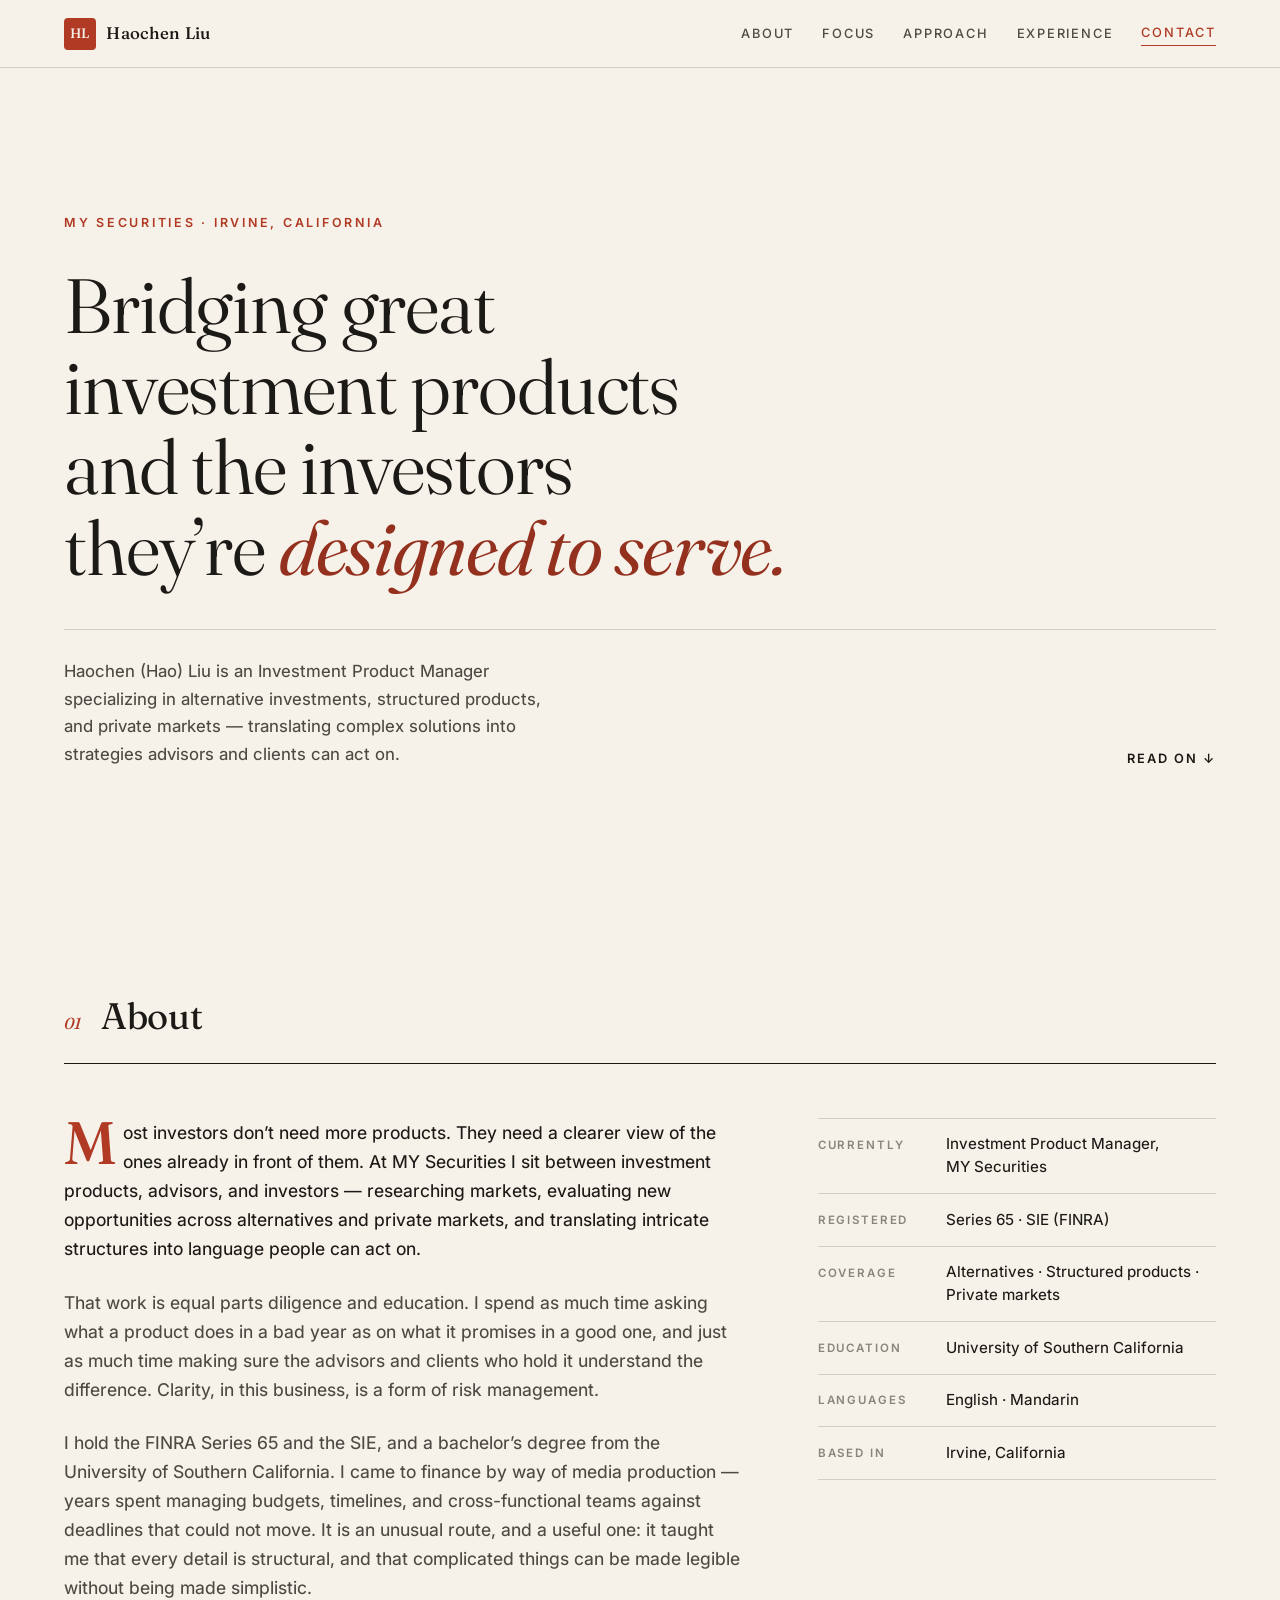
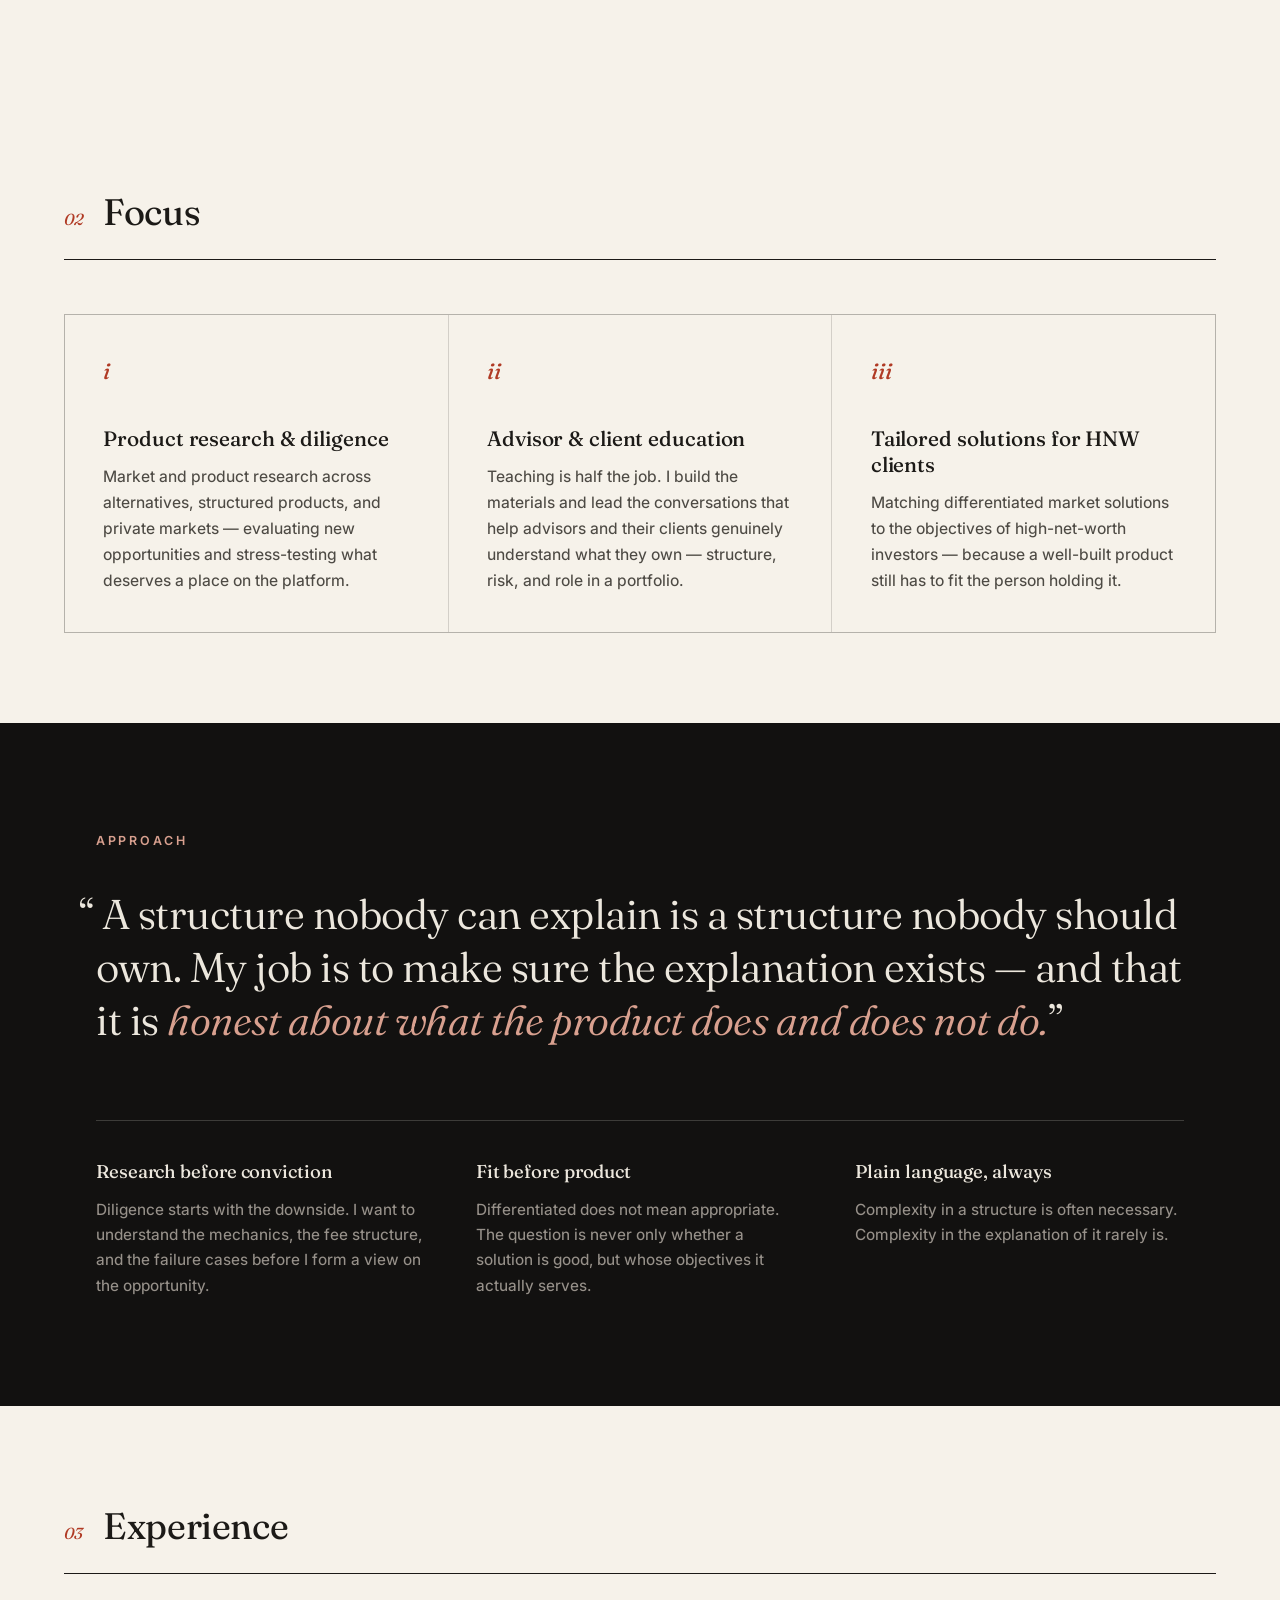
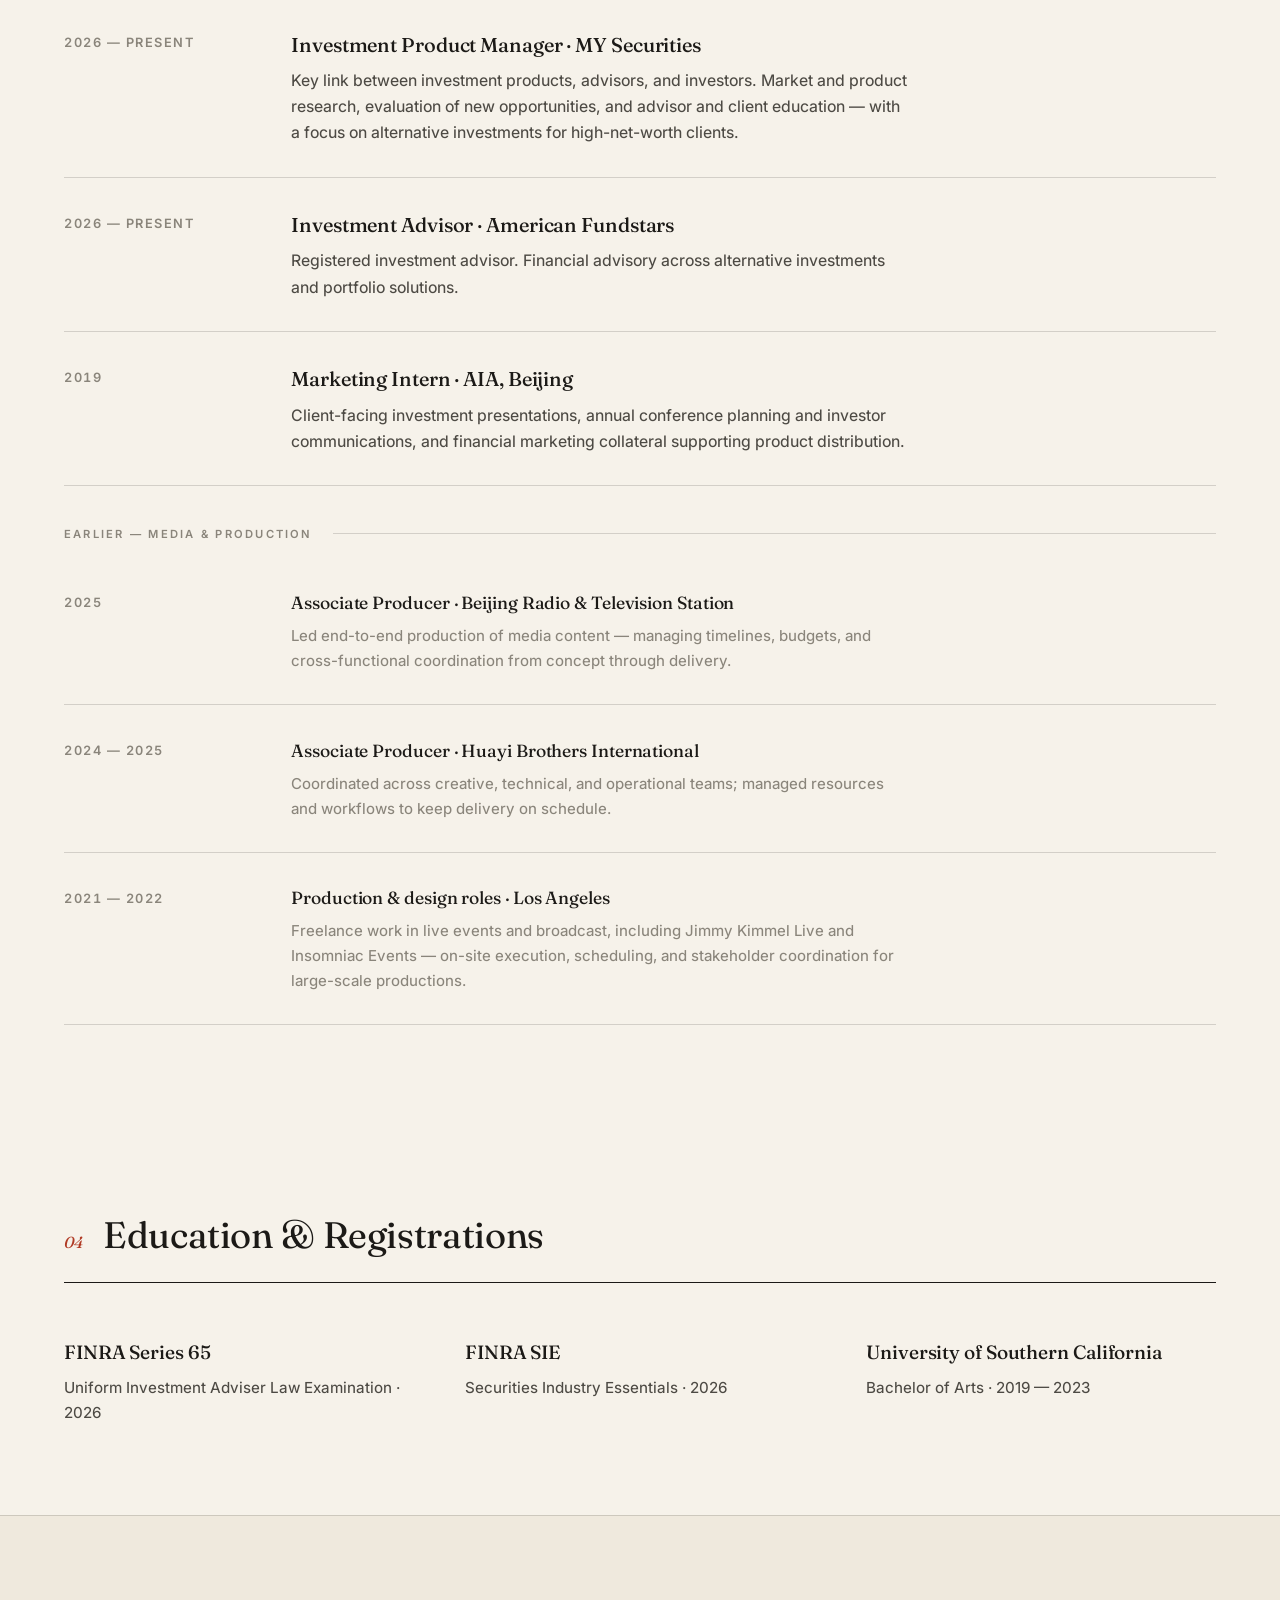
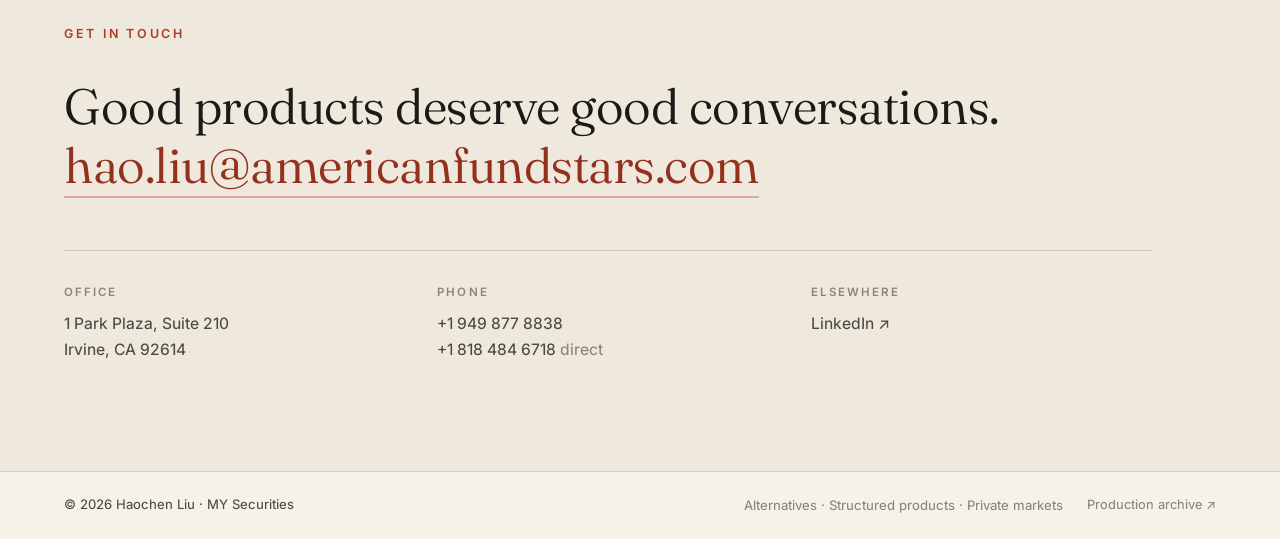
==== index.html @ cbe81007 "Personal portfolio site for Haochen Liu Static site (no build step): editorial main page focused on " ====
<!DOCTYPE html>
<html lang="en">
<head>
  <meta charset="UTF-8" />
  <meta name="viewport" content="width=device-width, initial-scale=1.0" />
  <title>Haochen Liu — Investment Product Manager</title>
  <meta name="description" content="Haochen (Hao) Liu is an Investment Product Manager at MY Securities, specializing in alternative investments, structured products, and private markets." />

  <meta property="og:title" content="Haochen Liu — Investment Product Manager" />
  <meta property="og:description" content="Alternative investments, structured products, and private markets — translated into strategies advisors and clients can act on." />
  <meta property="og:type" content="website" />

  <link rel="icon" href="data:image/svg+xml,%3Csvg xmlns='http://www.w3.org/2000/svg' viewBox='0 0 64 64'%3E%3Crect width='64' height='64' rx='8' fill='%23B03A24'/%3E%3Ctext x='32' y='42' font-family='Georgia,serif' font-size='30' fill='%23F7F3EB' text-anchor='middle'%3EHL%3C/text%3E%3C/svg%3E" />

  <link rel="preconnect" href="https://fonts.googleapis.com" />
  <link rel="preconnect" href="https://fonts.gstatic.com" crossorigin />
  <link href="https://fonts.googleapis.com/css2?family=Fraunces:ital,opsz,wght@0,9..144,300;0,9..144,400;0,9..144,500;0,9..144,600;1,9..144,300;1,9..144,400&family=Inter:wght@400;450;500;600&display=swap" rel="stylesheet" />

  <link rel="stylesheet" href="css/style.css" />
</head>
<body>

  <div class="progress" aria-hidden="true"><span></span></div>

  <header class="site-header">
    <a class="wordmark" href="#top" aria-label="Haochen Liu — home">
      <span class="seal">HL</span>
      <span class="wordmark-text">Haochen&nbsp;Liu</span>
    </a>
    <nav aria-label="Primary">
      <a href="#about">About</a>
      <a href="#focus">Focus</a>
      <a href="#approach">Approach</a>
      <a href="#experience">Experience</a>
      <a href="#contact" class="nav-cta">Contact</a>
    </nav>
  </header>

  <main id="top">

    <!-- ============ HERO ============ -->
    <section class="hero">
      <p class="kicker reveal">MY Securities · Irvine, California</p>
      <h1 class="reveal">
        <span class="h1-line">Bridging great</span>
        <span class="h1-line">investment products</span>
        <span class="h1-line">and the investors</span>
        <span class="h1-line">they&rsquo;re <em>designed to serve.</em></span>
      </h1>
      <div class="hero-foot reveal">
        <p class="hero-lede">
          Haochen (Hao) Liu is an Investment Product Manager specializing in
          alternative investments, structured products, and private markets —
          translating complex solutions into strategies advisors and clients
          can act on.
        </p>
        <a class="hero-link" href="#about">Read on <span class="arrow">↓</span></a>
      </div>
    </section>

    <!-- ============ ABOUT ============ -->
    <section class="section" id="about">
      <div class="section-head reveal">
        <span class="sec-num">01</span>
        <h2>About</h2>
      </div>
      <div class="about-grid">
        <div class="about-body reveal">
          <p class="drop">
            Most investors don&rsquo;t need more products. They need a clearer view of
            the ones already in front of them. At MY Securities I sit between
            investment products, advisors, and investors — researching markets,
            evaluating new opportunities across alternatives and private markets,
            and translating intricate structures into language people can act on.
          </p>
          <p>
            That work is equal parts diligence and education. I spend as much time
            asking what a product does in a bad year as on what it promises in a
            good one, and just as much time making sure the advisors and clients
            who hold it understand the difference. Clarity, in this business, is a
            form of risk management.
          </p>
          <p>
            I hold the FINRA Series&nbsp;65 and the SIE, and a bachelor&rsquo;s degree
            from the University of Southern California. I came to finance by way of
            media production — years spent managing budgets, timelines, and
            cross-functional teams against deadlines that could not move. It is an
            unusual route, and a useful one: it taught me that every detail is
            structural, and that complicated things can be made legible without
            being made simplistic.
          </p>
        </div>
        <aside class="about-facts reveal">
          <dl>
            <div><dt>Currently</dt><dd>Investment Product Manager,<br />MY Securities</dd></div>
            <div><dt>Registered</dt><dd>Series 65 · SIE (FINRA)</dd></div>
            <div><dt>Coverage</dt><dd>Alternatives · Structured products · Private markets</dd></div>
            <div><dt>Education</dt><dd>University of Southern California</dd></div>
            <div><dt>Languages</dt><dd>English · Mandarin</dd></div>
            <div><dt>Based in</dt><dd>Irvine, California</dd></div>
          </dl>
        </aside>
      </div>
    </section>

    <!-- ============ FOCUS ============ -->
    <section class="section" id="focus">
      <div class="section-head reveal">
        <span class="sec-num">02</span>
        <h2>Focus</h2>
      </div>
      <div class="focus-grid">
        <article class="focus-card reveal">
          <span class="focus-index">i</span>
          <h3>Product research &amp; diligence</h3>
          <p>
            Market and product research across alternatives, structured products,
            and private markets — evaluating new opportunities and stress-testing
            what deserves a place on the platform.
          </p>
        </article>
        <article class="focus-card reveal">
          <span class="focus-index">ii</span>
          <h3>Advisor &amp; client education</h3>
          <p>
            Teaching is half the job. I build the materials and lead the
            conversations that help advisors and their clients genuinely
            understand what they own — structure, risk, and role in a portfolio.
          </p>
        </article>
        <article class="focus-card reveal">
          <span class="focus-index">iii</span>
          <h3>Tailored solutions for HNW clients</h3>
          <p>
            Matching differentiated market solutions to the objectives of
            high-net-worth investors — because a well-built product still has to
            fit the person holding it.
          </p>
        </article>
      </div>
    </section>

    <!-- ============ APPROACH (dark statement) ============ -->
    <section class="statement" id="approach">
      <div class="statement-inner">
        <p class="statement-kicker reveal">Approach</p>
        <blockquote class="reveal">
          A structure nobody can explain is a structure nobody should own.
          My job is to make sure the explanation exists — and that it is
          <em>honest about what the product does and does not do.</em></blockquote>
        <div class="statement-cols reveal">
          <div>
            <h3>Research before conviction</h3>
            <p>
              Diligence starts with the downside. I want to understand the
              mechanics, the fee structure, and the failure cases before I form
              a view on the opportunity.
            </p>
          </div>
          <div>
            <h3>Fit before product</h3>
            <p>
              Differentiated does not mean appropriate. The question is never
              only whether a solution is good, but whose objectives it actually
              serves.
            </p>
          </div>
          <div>
            <h3>Plain language, always</h3>
            <p>
              Complexity in a structure is often necessary. Complexity in the
              explanation of it rarely is.
            </p>
          </div>
        </div>
      </div>
    </section>

    <!-- ============ EXPERIENCE ============ -->
    <section class="section" id="experience">
      <div class="section-head reveal">
        <span class="sec-num">03</span>
        <h2>Experience</h2>
      </div>
      <ol class="timeline">
        <li class="tl-item reveal">
          <div class="tl-when">2026 — Present</div>
          <div class="tl-what">
            <h3>Investment Product Manager · MY Securities</h3>
            <p>
              Key link between investment products, advisors, and investors.
              Market and product research, evaluation of new opportunities, and
              advisor and client education — with a focus on alternative
              investments for high-net-worth clients.
            </p>
          </div>
        </li>
        <li class="tl-item reveal">
          <div class="tl-when">2026 — Present</div>
          <div class="tl-what">
            <h3>Investment Advisor · American Fundstars</h3>
            <p>
              Registered investment advisor. Financial advisory across
              alternative investments and portfolio solutions.
            </p>
          </div>
        </li>
        <li class="tl-item reveal">
          <div class="tl-when">2019</div>
          <div class="tl-what">
            <h3>Marketing Intern · AIA, Beijing</h3>
            <p>
              Client-facing investment presentations, annual conference planning
              and investor communications, and financial marketing collateral
              supporting product distribution.
            </p>
          </div>
        </li>

        <li class="tl-divider reveal" aria-hidden="false">
          <span>Earlier — media &amp; production</span>
        </li>

        <li class="tl-item tl-prior reveal">
          <div class="tl-when">2025</div>
          <div class="tl-what">
            <h3>Associate Producer · Beijing Radio &amp; Television Station</h3>
            <p>
              Led end-to-end production of media content — managing timelines,
              budgets, and cross-functional coordination from concept through
              delivery.
            </p>
          </div>
        </li>
        <li class="tl-item tl-prior reveal">
          <div class="tl-when">2024 — 2025</div>
          <div class="tl-what">
            <h3>Associate Producer · Huayi Brothers International</h3>
            <p>
              Coordinated across creative, technical, and operational teams;
              managed resources and workflows to keep delivery on schedule.
            </p>
          </div>
        </li>
        <li class="tl-item tl-prior reveal">
          <div class="tl-when">2021 — 2022</div>
          <div class="tl-what">
            <h3>Production &amp; design roles · Los Angeles</h3>
            <p>
              Freelance work in live events and broadcast, including
              Jimmy Kimmel Live and Insomniac Events — on-site execution,
              scheduling, and stakeholder coordination for large-scale
              productions.
            </p>
          </div>
        </li>
      </ol>
    </section>

    <!-- ============ CREDENTIALS ============ -->
    <section class="section" id="credentials">
      <div class="section-head reveal">
        <span class="sec-num">04</span>
        <h2>Education &amp; Registrations</h2>
      </div>
      <div class="cred-grid">
        <div class="cred reveal">
          <h3>FINRA Series 65</h3>
          <p>Uniform Investment Adviser Law Examination · 2026</p>
        </div>
        <div class="cred reveal">
          <h3>FINRA SIE</h3>
          <p>Securities Industry Essentials · 2026</p>
        </div>
        <div class="cred reveal">
          <h3>University of Southern California</h3>
          <p>Bachelor of Arts · 2019 — 2023</p>
        </div>
      </div>
    </section>

    <!-- ============ CONTACT ============ -->
    <section class="contact" id="contact">
      <div class="contact-inner">
        <p class="kicker reveal">Get in touch</p>
        <h2 class="contact-h reveal">
          Good products deserve good conversations.<br />
          <a class="contact-mail" href="mailto:hao.liu@americanfundstars.com">hao.liu@americanfundstars.com</a>
        </h2>
        <div class="contact-cols reveal">
          <div>
            <h4>Office</h4>
            <p>1 Park Plaza, Suite 210<br />Irvine, CA 92614</p>
          </div>
          <div>
            <h4>Phone</h4>
            <p><a href="tel:+19498778838">+1 949 877 8838</a><br /><a href="tel:+18184846718">+1 818 484 6718</a> <span class="muted">direct</span></p>
          </div>
          <div>
            <h4>Elsewhere</h4>
            <p><a href="https://www.linkedin.com/in/s-haochen-liu-010aa9134/" target="_blank" rel="noopener">LinkedIn ↗</a></p>
          </div>
        </div>
      </div>
    </section>

  </main>

  <footer class="site-footer">
    <p>© 2026 Haochen Liu · MY Securities</p>
    <div class="footer-right">
      <span class="muted">Alternatives · Structured products · Private markets</span>
      <a class="footer-aside" href="film.html">Production archive ↗</a>
    </div>
  </footer>

  <script src="js/main.js"></script>
</body>
</html>
---- css/style.css ----
/* ————————————————————————————————
   Haochen Liu — personal site
   Editorial ink-on-paper. Fraunces + Inter.
———————————————————————————————— */

:root {
  --paper: #f6f2ea;
  --paper-deep: #efe9dd;
  --ink: #1c1a17;
  --ink-soft: #4d4a44;
  --ink-faint: #8a857b;
  --rule: rgba(28, 26, 23, 0.16);
  --seal: #b03a24;            /* cinnabar */
  --seal-deep: #93301e;
  --night: #121110;           /* screening room */
  --night-ink: #ece7dd;
  --night-faint: #97918a;

  --serif: "Fraunces", "Georgia", serif;
  --sans: "Inter", -apple-system, "Helvetica Neue", sans-serif;

  --gutter: clamp(1.25rem, 5vw, 5rem);
  --measure: 62ch;
}

* { margin: 0; padding: 0; box-sizing: border-box; }

html { scroll-behavior: smooth; }

body {
  background: var(--paper);
  color: var(--ink);
  font-family: var(--sans);
  font-size: 1.0625rem;
  line-height: 1.65;
  font-weight: 450;
  -webkit-font-smoothing: antialiased;
  text-rendering: optimizeLegibility;
}

::selection { background: var(--seal); color: var(--paper); }

a { color: inherit; }

/* ——— reading progress ——— */
.progress {
  position: fixed; inset: 0 0 auto 0; height: 2px; z-index: 60;
  background: transparent;
}
.progress span {
  display: block; height: 100%; width: 0;
  background: var(--seal);
  transition: width 80ms linear;
}

/* ——— header ——— */
.site-header {
  position: sticky; top: 0; z-index: 50;
  display: flex; align-items: center; justify-content: space-between;
  padding: 1.1rem var(--gutter);
  background: color-mix(in srgb, var(--paper) 88%, transparent);
  backdrop-filter: blur(10px);
  border-bottom: 1px solid var(--rule);
}

.wordmark {
  display: inline-flex; align-items: center; gap: 0.65rem;
  text-decoration: none;
}
.seal {
  display: grid; place-items: center;
  width: 2rem; height: 2rem;
  background: var(--seal); color: var(--paper);
  font-family: var(--serif); font-weight: 500; font-size: 0.85rem;
  border-radius: 4px;
  letter-spacing: 0.02em;
  transition: transform 300ms cubic-bezier(0.2, 0.8, 0.2, 1);
}
.wordmark:hover .seal { transform: rotate(-6deg); }
.wordmark-text {
  font-family: var(--serif); font-size: 1.05rem; font-weight: 500;
  letter-spacing: 0.01em;
}

.site-header nav { display: flex; gap: 1.75rem; align-items: center; }
.site-header nav a {
  font-size: 0.8rem; font-weight: 500;
  letter-spacing: 0.14em; text-transform: uppercase;
  text-decoration: none; color: var(--ink-soft);
  transition: color 160ms ease;
}
.site-header nav a:hover { color: var(--seal); }
.nav-cta {
  color: var(--seal) !important;
  border-bottom: 1px solid var(--seal);
  padding-bottom: 2px;
}

/* ——— hero ——— */
.hero {
  min-height: calc(100svh - 4.5rem);
  display: flex; flex-direction: column; justify-content: center;
  padding: clamp(4rem, 10vh, 7rem) var(--gutter) clamp(3rem, 8vh, 5rem);
}

.kicker {
  font-size: 0.78rem; font-weight: 600;
  letter-spacing: 0.22em; text-transform: uppercase;
  color: var(--seal);
  margin-bottom: 2rem;
}

.hero h1 {
  font-family: var(--serif);
  font-weight: 340;
  font-size: clamp(2.35rem, 6vw, 5.2rem);
  line-height: 1.05;
  letter-spacing: -0.015em;
  max-width: 15em;
}
.hero h1 em {
  font-style: italic; font-weight: 380;
  color: var(--seal-deep);
}
.h1-line { display: block; }

.hero-foot {
  margin-top: clamp(2rem, 4.5vh, 3.25rem);
  display: flex; align-items: flex-end; justify-content: space-between;
  gap: 2rem; flex-wrap: wrap;
  border-top: 1px solid var(--rule);
  padding-top: 1.75rem;
}
.hero-lede {
  max-width: 46ch;
  color: var(--ink-soft);
  font-size: 1.05rem;
}
.hero-link {
  font-size: 0.8rem; font-weight: 600;
  letter-spacing: 0.16em; text-transform: uppercase;
  text-decoration: none; color: var(--ink);
  white-space: nowrap;
}
.hero-link .arrow { display: inline-block; transition: transform 240ms ease; }
.hero-link:hover .arrow { transform: translateY(4px); }
.hero-link:hover { color: var(--seal); }

/* ——— sections ——— */
.section { padding: clamp(4rem, 10vh, 7.5rem) var(--gutter); }

.section-head {
  display: flex; align-items: baseline; gap: 1.25rem;
  border-bottom: 1px solid var(--ink);
  padding-bottom: 1rem;
  margin-bottom: clamp(2.5rem, 6vh, 4rem);
}
.sec-num {
  font-family: var(--serif); font-style: italic;
  font-size: 1rem; color: var(--seal);
}
.section-head h2 {
  font-family: var(--serif); font-weight: 420;
  font-size: clamp(1.6rem, 3vw, 2.3rem);
  letter-spacing: -0.01em;
}

/* ——— about ——— */
.about-grid {
  display: grid;
  grid-template-columns: minmax(0, 1.7fr) minmax(16rem, 1fr);
  gap: clamp(2.5rem, 6vw, 6rem);
  align-items: start;
}
.about-body p {
  max-width: var(--measure);
  margin-bottom: 1.4em;
  font-size: 1.1rem;
  color: var(--ink-soft);
}
.about-body p:last-child { margin-bottom: 0; }
.about-body .drop { color: var(--ink); }
.about-body .drop::first-letter {
  font-family: var(--serif);
  font-weight: 500;
  font-size: 3.4em;
  float: left;
  line-height: 0.82;
  padding-right: 0.12em;
  color: var(--seal);
}

.about-facts dl {
  border-top: 1px solid var(--rule);
}
.about-facts dl > div {
  display: grid; grid-template-columns: 7rem 1fr; gap: 1rem;
  padding: 0.9rem 0;
  border-bottom: 1px solid var(--rule);
}
.about-facts dt {
  font-size: 0.72rem; font-weight: 600;
  letter-spacing: 0.16em; text-transform: uppercase;
  color: var(--ink-faint);
  padding-top: 0.2em;
}
.about-facts dd { font-size: 0.95rem; line-height: 1.5; }

/* ——— focus ——— */
.focus-grid {
  display: grid;
  grid-template-columns: repeat(3, minmax(0, 1fr));
  gap: 1px;
  background: var(--rule);
  border: 1px solid var(--rule);
}
.focus-card {
  background: var(--paper);
  padding: clamp(1.6rem, 3vw, 2.6rem);
  transition: background 300ms ease;
}
.focus-card:hover { background: var(--paper-deep); }
.focus-index {
  font-family: var(--serif); font-style: italic;
  font-size: 1.4rem; color: var(--seal);
  display: block; margin-bottom: 2.2rem;
}
.focus-card h3 {
  font-family: var(--serif); font-weight: 480;
  font-size: 1.3rem; line-height: 1.25;
  margin-bottom: 0.8rem;
  letter-spacing: -0.005em;
}
.focus-card p { color: var(--ink-soft); font-size: 0.98rem; }

/* ——— timeline ——— */
.timeline { list-style: none; }
.tl-item {
  display: grid;
  grid-template-columns: 11rem minmax(0, 1fr);
  gap: clamp(1.5rem, 4vw, 4rem);
  padding: 1.9rem 0;
  border-bottom: 1px solid var(--rule);
}
.tl-item:first-child { padding-top: 0; }
.tl-when {
  font-size: 0.8rem; font-weight: 600;
  letter-spacing: 0.12em; text-transform: uppercase;
  color: var(--ink-faint);
  padding-top: 0.35em;
  font-variant-numeric: tabular-nums;
}
.tl-what h3 {
  font-family: var(--serif); font-weight: 480;
  font-size: 1.25rem; letter-spacing: -0.005em;
  margin-bottom: 0.45rem;
}
.tl-what p { color: var(--ink-soft); max-width: var(--measure); font-size: 0.99rem; }

/* prior-chapter divider + de-emphasized entries */
.tl-divider {
  display: flex; align-items: center; gap: 1.25rem;
  padding: 2.4rem 0 0.9rem;
}
.tl-divider span {
  font-size: 0.7rem; font-weight: 600;
  letter-spacing: 0.2em; text-transform: uppercase;
  color: var(--ink-faint);
  white-space: nowrap;
}
.tl-divider::after {
  content: ""; flex: 1; height: 1px; background: var(--rule);
}
.tl-prior .tl-what h3 { font-size: 1.1rem; font-weight: 450; }
.tl-prior .tl-what p { font-size: 0.94rem; color: var(--ink-faint); }

/* ——— approach (dark statement) ——— */
.statement {
  background: var(--night);
  color: var(--night-ink);
  padding: clamp(5rem, 12vh, 8.5rem) var(--gutter);
}
.statement-inner { max-width: 68rem; margin: 0 auto; }
.statement-kicker {
  font-size: 0.78rem; font-weight: 600;
  letter-spacing: 0.22em; text-transform: uppercase;
  color: #d8a08f;
  margin-bottom: 2.25rem;
}
.statement blockquote {
  font-family: var(--serif); font-weight: 340;
  font-size: clamp(1.5rem, 3.4vw, 2.6rem);
  line-height: 1.28;
  letter-spacing: -0.012em;
  max-width: 30em;
  text-indent: -0.42em;
  margin-bottom: clamp(3.5rem, 8vh, 5.5rem);
}
.statement blockquote::before { content: "\201C"; }
.statement blockquote::after { content: "\201D"; }
.statement blockquote em { font-style: italic; color: #d8a08f; }

.statement-cols {
  display: grid;
  grid-template-columns: repeat(3, minmax(0, 1fr));
  gap: clamp(2rem, 4vw, 4rem);
  border-top: 1px solid rgba(236, 231, 221, 0.2);
  padding-top: clamp(2rem, 4vh, 3rem);
}
.statement-cols h3 {
  font-family: var(--serif); font-weight: 460;
  font-size: 1.16rem; letter-spacing: -0.005em;
  margin-bottom: 0.6rem;
}
.statement-cols p {
  color: var(--night-faint);
  font-size: 0.96rem;
}

/* ——— credentials ——— */
.cred-grid {
  display: grid;
  grid-template-columns: repeat(3, minmax(0, 1fr));
  gap: clamp(1.5rem, 4vw, 4rem);
}
.cred h3 {
  font-family: var(--serif); font-weight: 480;
  font-size: 1.2rem; margin-bottom: 0.4rem;
  letter-spacing: -0.005em;
}
.cred p { color: var(--ink-soft); font-size: 0.95rem; }

/* ——— contact ——— */
.contact {
  background: var(--paper-deep);
  border-top: 1px solid var(--rule);
  padding: clamp(5rem, 12vh, 8rem) var(--gutter);
}
.contact-inner { max-width: 68rem; }
.contact-h {
  font-family: var(--serif); font-weight: 340;
  font-size: clamp(1.7rem, 4vw, 3.1rem);
  line-height: 1.2; letter-spacing: -0.01em;
  margin-bottom: clamp(2.5rem, 6vh, 4rem);
}
.contact-mail {
  color: var(--seal-deep);
  text-decoration: none;
  border-bottom: 2px solid rgba(176, 58, 36, 0.35);
  transition: border-color 200ms ease;
  overflow-wrap: anywhere;
}
.contact-mail:hover { border-bottom-color: var(--seal); }

.contact-cols {
  display: grid;
  grid-template-columns: repeat(3, minmax(0, 1fr));
  gap: 2rem;
  border-top: 1px solid var(--rule);
  padding-top: 2rem;
}
.contact-cols h4 {
  font-size: 0.72rem; font-weight: 600;
  letter-spacing: 0.18em; text-transform: uppercase;
  color: var(--ink-faint);
  margin-bottom: 0.6rem;
}
.contact-cols p { font-size: 0.98rem; color: var(--ink-soft); }
.contact-cols a { text-decoration: none; }
.contact-cols a:hover { color: var(--seal); }

.muted { color: var(--ink-faint); }

/* ——— footer ——— */
.site-footer {
  display: flex; justify-content: space-between; gap: 1rem; flex-wrap: wrap;
  padding: 1.4rem var(--gutter);
  border-top: 1px solid var(--rule);
  font-size: 0.82rem;
  color: var(--ink-soft);
}

.footer-right {
  display: flex; align-items: center; gap: 1.5rem; flex-wrap: wrap;
}
.footer-aside {
  color: var(--ink-faint);
  text-decoration: none;
  font-size: 0.8rem;
  border-bottom: 1px solid transparent;
  transition: color 160ms ease, border-color 160ms ease;
}
.footer-aside:hover { color: var(--seal); border-bottom-color: currentColor; }

/* ————————————————————————————————
   Production archive (film.html)
———————————————————————————————— */
.film-page {
  background: var(--night);
  color: var(--night-ink);
}
.film-page ::selection { background: #d8a08f; color: var(--night); }

.film-header {
  display: flex; align-items: center; justify-content: space-between;
  gap: 1rem; flex-wrap: wrap;
  padding: 1.1rem var(--gutter);
  border-bottom: 1px solid rgba(236, 231, 221, 0.16);
}
.film-header .wordmark-text { color: var(--night-ink); }
.back-link {
  font-size: 0.78rem; font-weight: 500;
  letter-spacing: 0.16em; text-transform: uppercase;
  color: var(--night-faint); text-decoration: none;
  transition: color 160ms ease;
}
.back-link:hover { color: #d8a08f; }
.back-link .arrow { display: inline-block; transition: transform 240ms ease; }
.back-link:hover .arrow { transform: translateX(-4px); }

.film-main {
  max-width: 56rem;
  margin: 0 auto;
  padding: clamp(3.5rem, 9vh, 6rem) var(--gutter) clamp(3rem, 7vh, 5rem);
}

.film-kicker {
  font-size: 0.76rem; font-weight: 600;
  letter-spacing: 0.22em; text-transform: uppercase;
  color: #d8a08f;
  margin-bottom: 1.5rem;
}
.film-intro h1 {
  font-family: var(--serif); font-weight: 340;
  font-size: clamp(2.2rem, 5.5vw, 3.6rem);
  line-height: 1.08; letter-spacing: -0.015em;
  margin-bottom: 1.75rem;
}
.film-lede {
  max-width: 54ch;
  color: var(--night-faint);
  font-size: 1.02rem;
  margin-bottom: 1.1em;
}
.film-lede em { color: #d8a08f; font-style: italic; }

.film-section { margin-top: clamp(2.75rem, 6vh, 4rem); }
.film-section h2 {
  font-size: 0.74rem; font-weight: 600;
  letter-spacing: 0.2em; text-transform: uppercase;
  color: var(--night-faint);
  padding-bottom: 0.85rem;
  border-bottom: 1px solid rgba(236, 231, 221, 0.22);
  margin-bottom: 0.4rem;
}

.credits { list-style: none; }
.credits li {
  display: flex; align-items: baseline;
  justify-content: space-between;
  gap: 1.5rem;
  padding: 0.95rem 0;
  border-bottom: 1px solid rgba(236, 231, 221, 0.1);
  transition: border-color 240ms ease;
}
.credits li:hover { border-bottom-color: rgba(236, 231, 221, 0.4); }
.credit-title {
  font-family: var(--serif); font-weight: 400;
  font-size: clamp(1.08rem, 1.9vw, 1.34rem);
  line-height: 1.25;
}
.credit-meta {
  font-size: 0.78rem; font-weight: 450;
  letter-spacing: 0.05em;
  color: var(--night-faint);
  text-align: right;
  flex-shrink: 0;
}

.film-outro {
  margin-top: clamp(3rem, 8vh, 5rem);
  padding-top: 2rem;
  border-top: 1px solid rgba(236, 231, 221, 0.16);
}
.film-outro p { color: var(--night-faint); font-size: 0.92rem; margin-bottom: 1.35rem; }
.text-link {
  font-size: 0.8rem; font-weight: 600;
  letter-spacing: 0.16em; text-transform: uppercase;
  text-decoration: none;
  color: var(--night-ink);
  border-bottom: 1px solid currentColor;
  padding-bottom: 3px;
  transition: color 160ms ease;
}
.text-link:hover { color: #d8a08f; }
.film-return { margin-bottom: 0; }
.film-return a {
  color: var(--night-faint); text-decoration: none;
  transition: color 160ms ease;
}
.film-return a:hover { color: #d8a08f; }

.film-footer {
  padding: 1.4rem var(--gutter);
  border-top: 1px solid rgba(236, 231, 221, 0.16);
  font-size: 0.8rem;
  color: var(--night-faint);
}

@media (max-width: 620px) {
  .credits li { flex-direction: column; gap: 0.3rem; }
  .credit-meta { text-align: left; }
}

/* ——— reveal animation ——— */
.reveal {
  opacity: 0;
  transform: translateY(22px);
  transition: opacity 700ms cubic-bezier(0.2, 0.65, 0.25, 1),
              transform 700ms cubic-bezier(0.2, 0.65, 0.25, 1);
}
.reveal.is-in { opacity: 1; transform: none; }

@media (prefers-reduced-motion: reduce) {
  html { scroll-behavior: auto; }
  .reveal { opacity: 1; transform: none; transition: none; }
}

/* ——— responsive ——— */
@media (max-width: 900px) {
  .about-grid { grid-template-columns: 1fr; }
  .focus-grid { grid-template-columns: 1fr; }
  .cred-grid { grid-template-columns: 1fr; gap: 2rem; }
  .contact-cols { grid-template-columns: 1fr; }
  .tl-item { grid-template-columns: 1fr; gap: 0.4rem; padding: 1.5rem 0; }
  .statement-cols { grid-template-columns: 1fr; gap: 2rem; }
  .site-header nav a:not(.nav-cta) { display: none; }
}
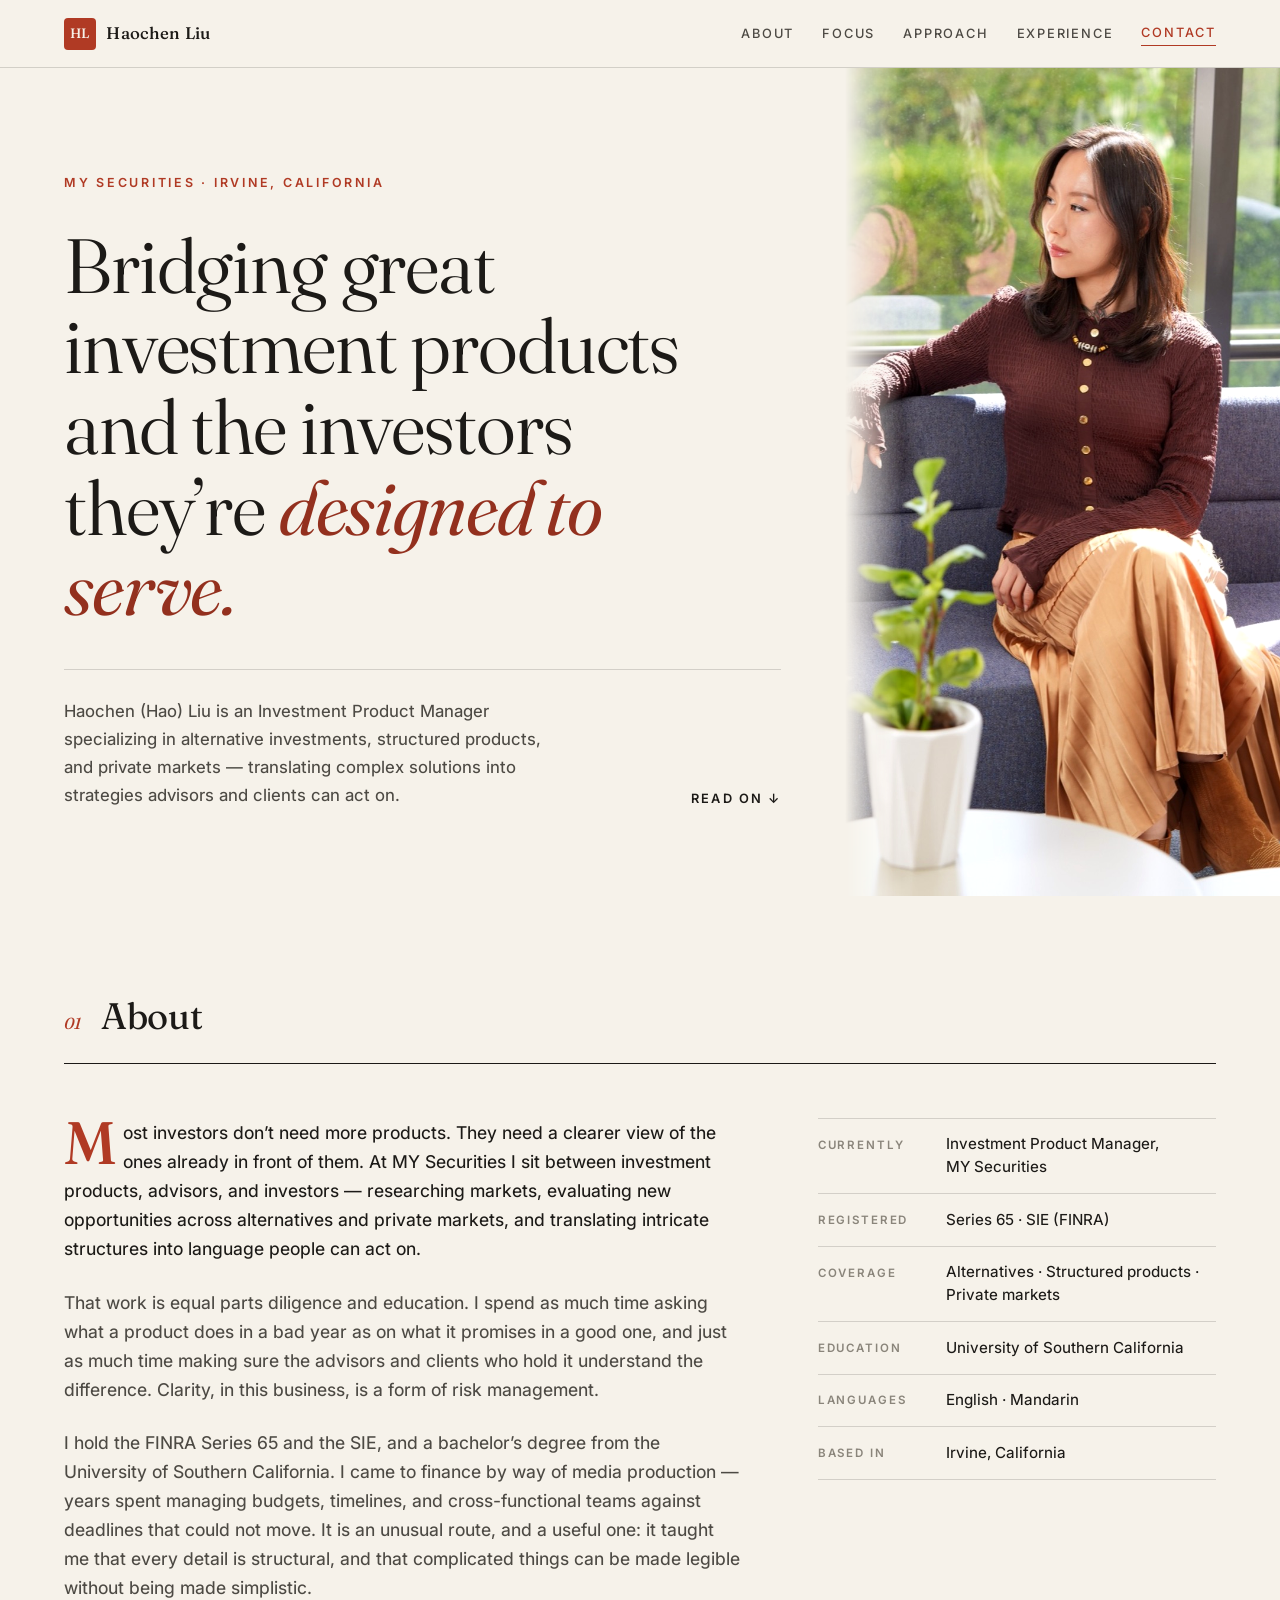
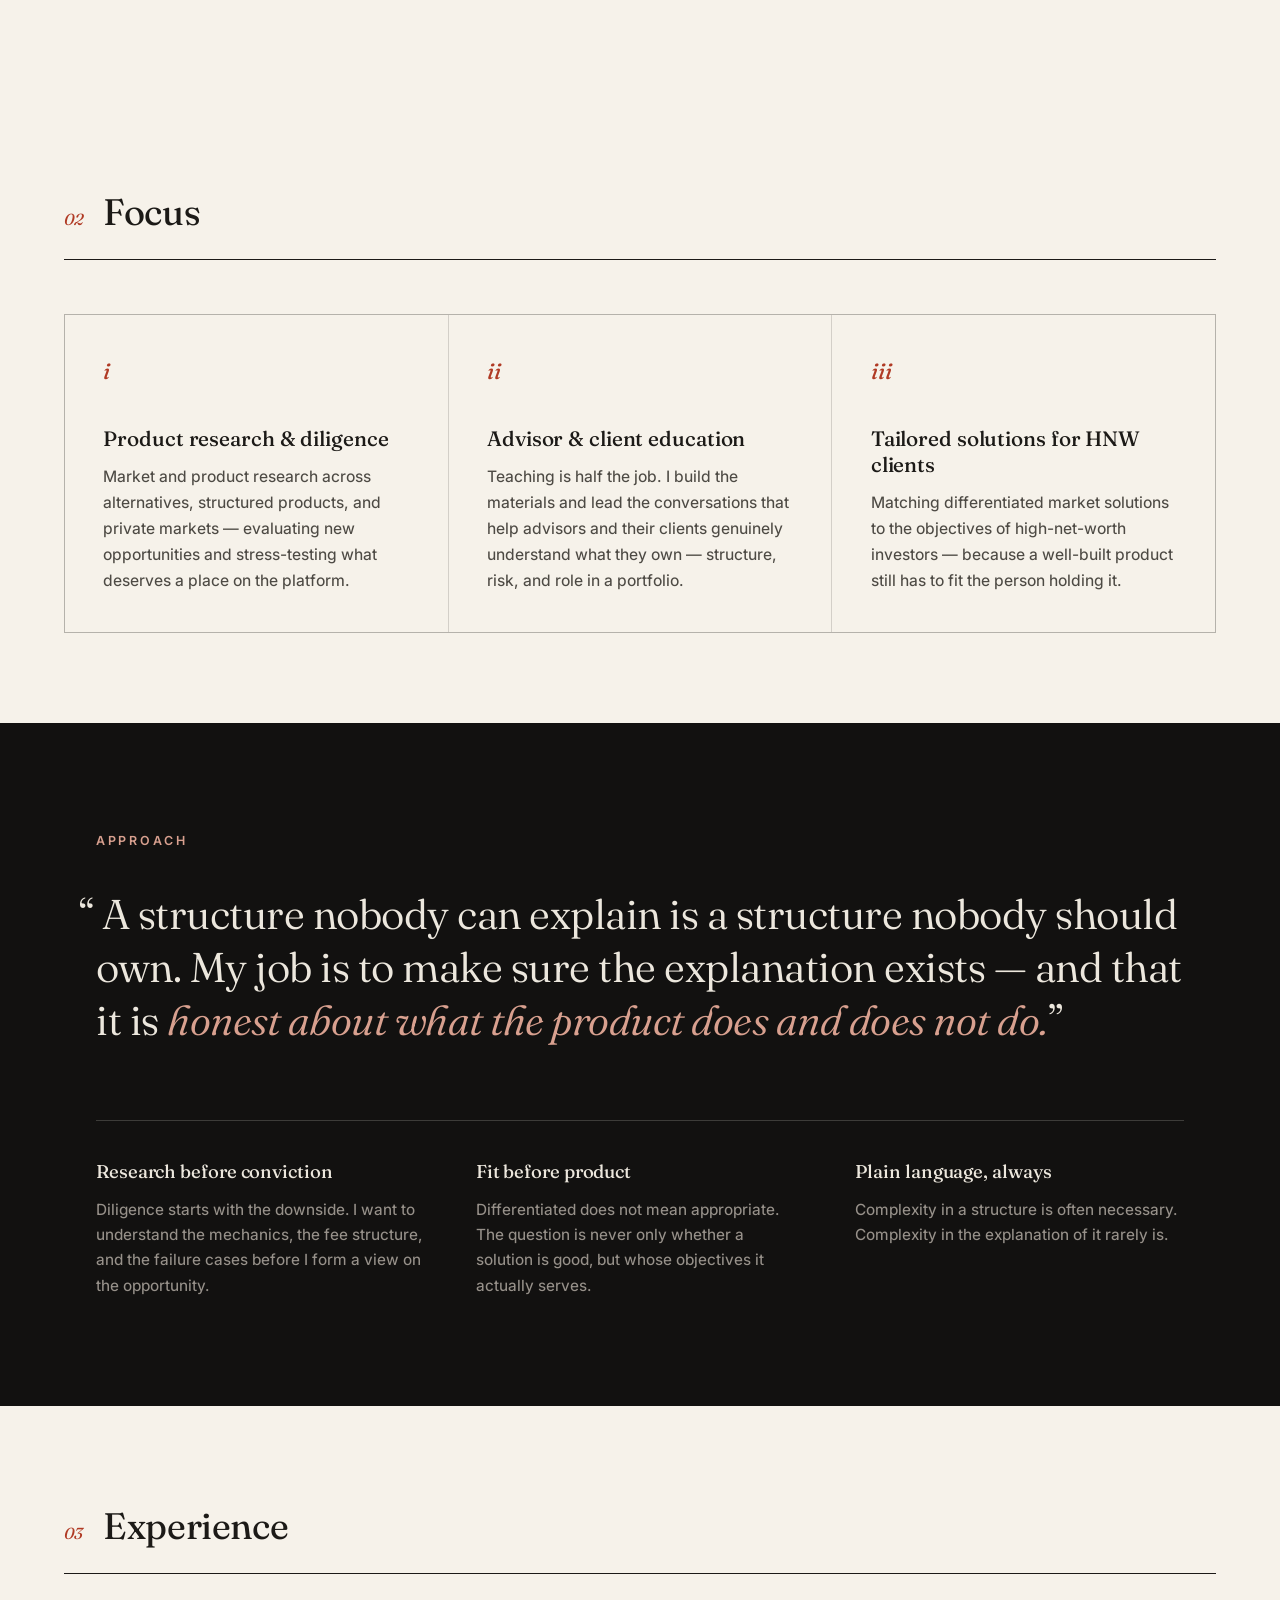
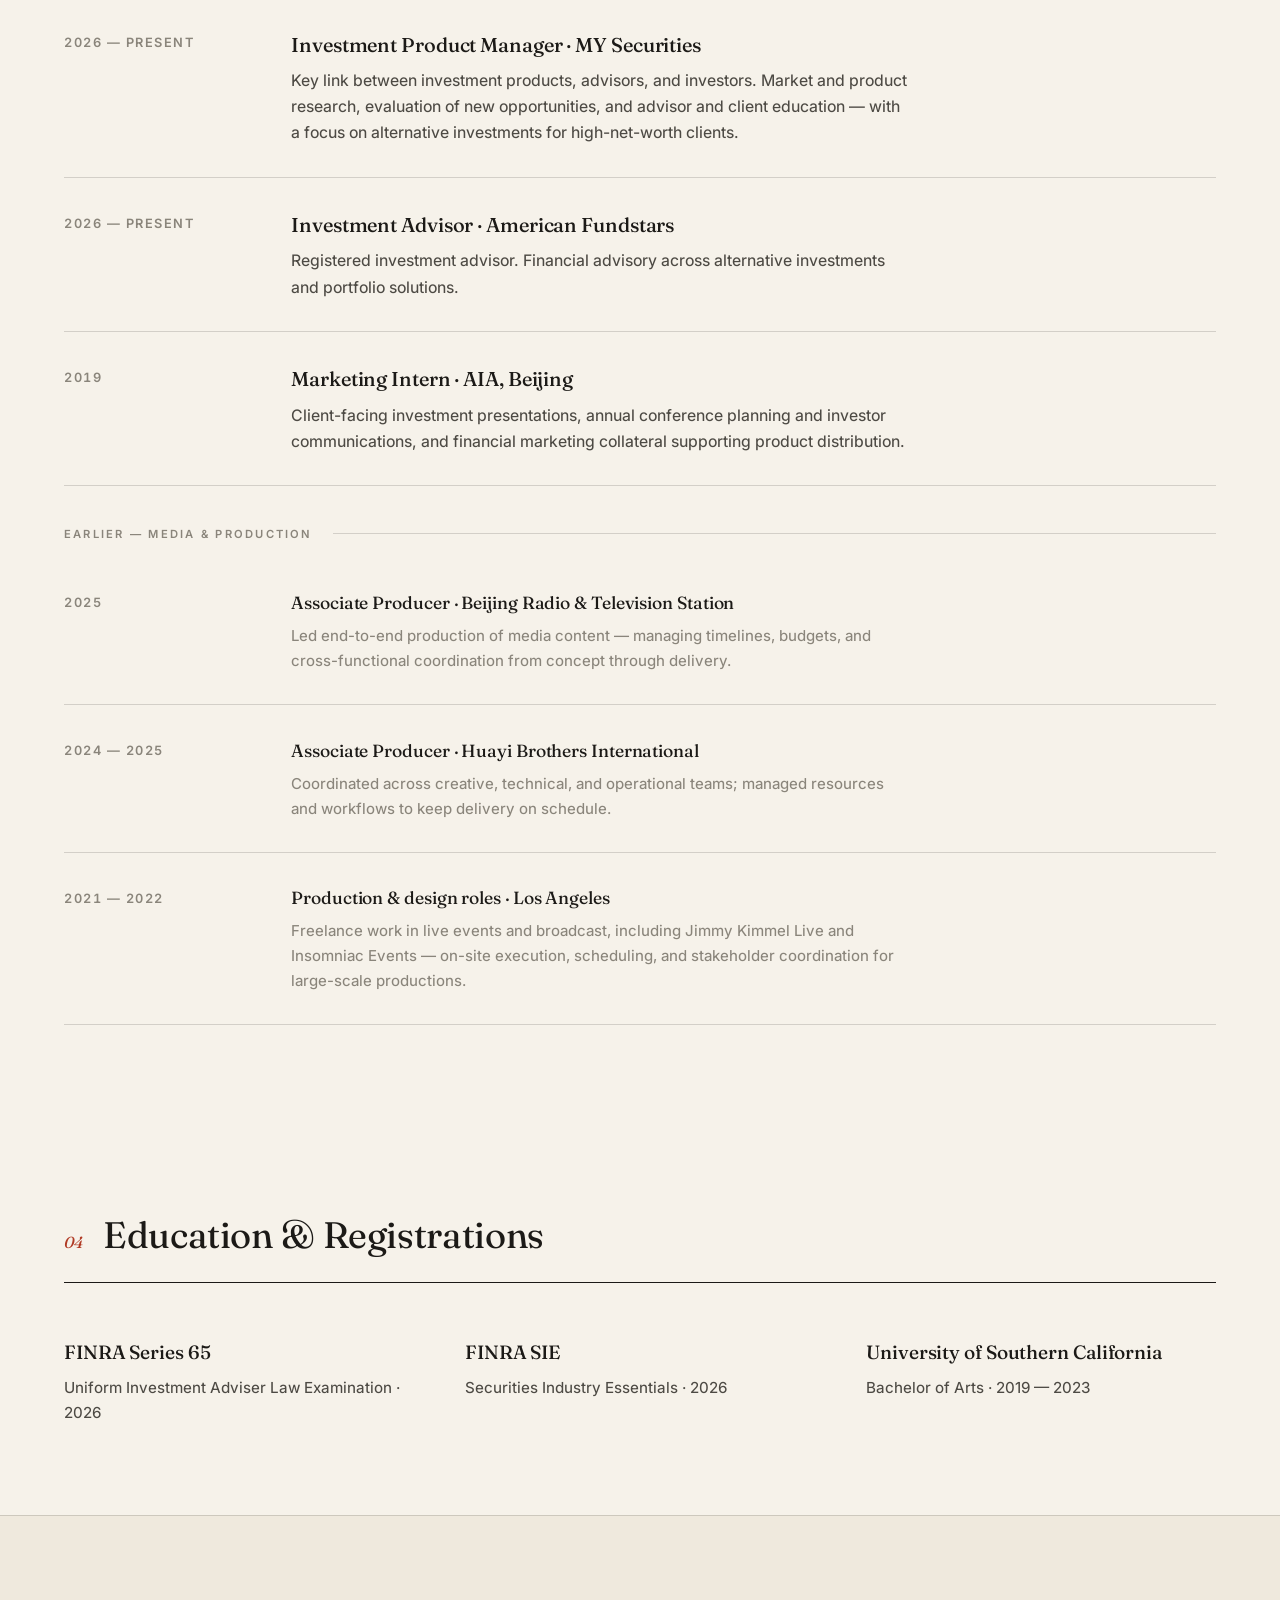
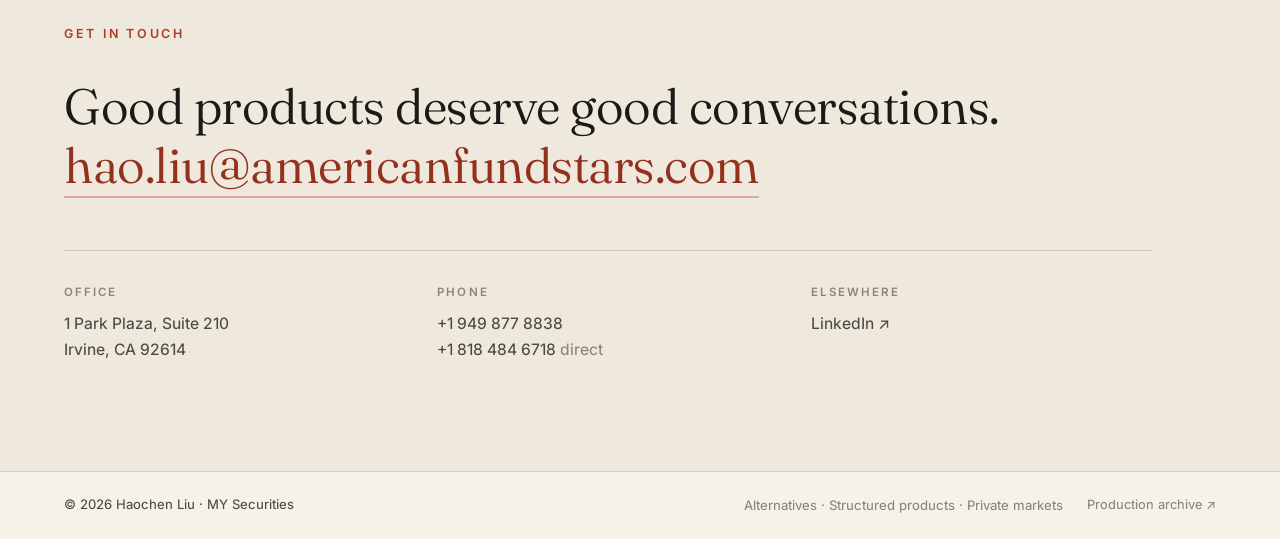
==== commit d286e557: "Add hero portrait and tighten mobile layout The portrait runs the full height of the hero and bleeds" ====
--- a/index.html
+++ b/index.html
@@ -40,22 +40,27 @@
 
     <!-- ============ HERO ============ -->
     <section class="hero">
-      <p class="kicker reveal">MY Securities · Irvine, California</p>
-      <h1 class="reveal">
-        <span class="h1-line">Bridging great</span>
-        <span class="h1-line">investment products</span>
-        <span class="h1-line">and the investors</span>
-        <span class="h1-line">they&rsquo;re <em>designed to serve.</em></span>
-      </h1>
-      <div class="hero-foot reveal">
-        <p class="hero-lede">
-          Haochen (Hao) Liu is an Investment Product Manager specializing in
-          alternative investments, structured products, and private markets —
-          translating complex solutions into strategies advisors and clients
-          can act on.
-        </p>
-        <a class="hero-link" href="#about">Read on <span class="arrow">↓</span></a>
-      </div>
+      <div class="hero-main">
+        <p class="kicker reveal">MY Securities · Irvine, California</p>
+        <h1 class="reveal">
+          <span class="h1-line">Bridging great</span>
+          <span class="h1-line">investment products</span>
+          <span class="h1-line">and the investors</span>
+          <span class="h1-line">they&rsquo;re <em>designed to serve.</em></span>
+        </h1>
+        <div class="hero-foot reveal">
+          <p class="hero-lede">
+            Haochen (Hao) Liu is an Investment Product Manager specializing in
+            alternative investments, structured products, and private markets —
+            translating complex solutions into strategies advisors and clients
+            can act on.
+          </p>
+          <a class="hero-link" href="#about">Read on <span class="arrow">↓</span></a>
+        </div>
+      </div>
+      <figure class="hero-portrait reveal">
+        <img src="assets/portrait.jpg" alt="Haochen Liu" loading="eager" />
+      </figure>
     </section>
 
     <!-- ============ ABOUT ============ -->
--- a/css/style.css
+++ b/css/style.css
@@ -97,10 +97,35 @@
 }
 
 /* ——— hero ——— */
+:root { --portrait-w: clamp(240px, 34vw, 500px); }
+
 .hero {
+  position: relative;
   min-height: calc(100svh - 4.5rem);
   display: flex; flex-direction: column; justify-content: center;
   padding: clamp(4rem, 10vh, 7rem) var(--gutter) clamp(3rem, 8vh, 5rem);
+  padding-right: calc(var(--portrait-w) + clamp(2rem, 5vw, 5rem));
+}
+
+/* Portrait runs the full height of the hero and bleeds off the right edge, so
+   it reads as part of the page rather than a framed photo placed on top of it.
+   Only the inner edge is feathered, just enough to soften the seam by the text. */
+.hero-portrait {
+  position: absolute;
+  inset: 0 0 0 auto;
+  width: var(--portrait-w);
+  margin: 0;
+  overflow: hidden;
+}
+.hero-portrait img {
+  display: block;
+  width: 100%;
+  height: 100%;
+  object-fit: cover;
+  object-position: 50% 22%;
+  filter: saturate(1.06) contrast(1.05);
+  -webkit-mask-image: linear-gradient(to right, transparent 0%, #000 13%);
+  mask-image: linear-gradient(to right, transparent 0%, #000 13%);
 }
 
 .kicker {
@@ -521,6 +546,10 @@
 }
 .reveal.is-in { opacity: 1; transform: none; }
 
+/* The portrait spans the hero edge to edge, so it fades in without the
+   upward slide — a translate would briefly open a gap at the top. */
+.hero-portrait.reveal { transform: none; }
+
 @media (prefers-reduced-motion: reduce) {
   html { scroll-behavior: auto; }
   .reveal { opacity: 1; transform: none; transition: none; }
@@ -528,11 +557,53 @@
 
 /* ——— responsive ——— */
 @media (max-width: 900px) {
-  .about-grid { grid-template-columns: 1fr; }
+  /* One column: the hero hugs its content instead of filling the screen
+     (a centred full-height hero leaves dead space below the photo), and the
+     portrait becomes a full-width band bleeding past both gutters. */
+  .hero {
+    min-height: 0;
+    padding: clamp(2rem, 5vh, 3.5rem) var(--gutter) clamp(2.5rem, 6vh, 4rem);
+  }
+  /* The desktop line breaks are set by hand; on a phone they strand a word on
+     its own line, so let the headline rag naturally instead. */
+  .hero h1 { font-size: clamp(2.1rem, 9vw, 2.6rem); text-wrap: balance; }
+  .hero .h1-line { display: inline; }
+  .hero-foot { margin-top: 1.75rem; padding-top: 1.5rem; }
+  .hero-portrait {
+    position: static;
+    width: auto;
+    margin: clamp(1.75rem, 4.5vh, 2.5rem) calc(var(--gutter) * -1) 0;
+  }
+  .hero-portrait img {
+    width: 100%;
+    height: clamp(250px, 38vh, 330px);
+    object-position: 50% 20%;
+    -webkit-mask-image: none;
+    mask-image: none;
+  }
+
+  .section { padding-top: clamp(3rem, 6vh, 4.5rem); padding-bottom: clamp(3rem, 6vh, 4.5rem); }
+  .section-head { margin-bottom: clamp(1.75rem, 4vh, 2.5rem); }
+  .about-grid { grid-template-columns: 1fr; gap: 2.5rem; }
   .focus-grid { grid-template-columns: 1fr; }
   .cred-grid { grid-template-columns: 1fr; gap: 2rem; }
-  .contact-cols { grid-template-columns: 1fr; }
+  .contact-cols { grid-template-columns: 1fr; gap: 1.75rem; }
   .tl-item { grid-template-columns: 1fr; gap: 0.4rem; padding: 1.5rem 0; }
   .statement-cols { grid-template-columns: 1fr; gap: 2rem; }
   .site-header nav a:not(.nav-cta) { display: none; }
-}
+
+  /* Body copy sizes converge on mobile — at desktop sizes the About column
+     read noticeably larger than every other block. */
+  .about-body p { font-size: 1.02rem; }
+  .hero-lede { font-size: 1rem; }
+  .about-facts dl > div { grid-template-columns: 6rem 1fr; gap: 0.85rem; }
+  .about-facts dd { font-size: 0.92rem; }
+  .tl-what h3 { font-size: 1.12rem; }
+  .focus-index { margin-bottom: 1.1rem; }
+  .statement { padding-top: clamp(3.5rem, 8vh, 5.5rem); padding-bottom: clamp(3.5rem, 8vh, 5.5rem); }
+
+  /* The email is longer than a phone line can hold at display sizes, so it
+     gets its own smaller size — otherwise it wraps to a single orphan letter. */
+  .contact-h { font-size: clamp(1.45rem, 6.5vw, 1.95rem); }
+  .contact-mail { font-size: 1.15rem; display: inline-block; margin-top: 0.5rem; }
+}
